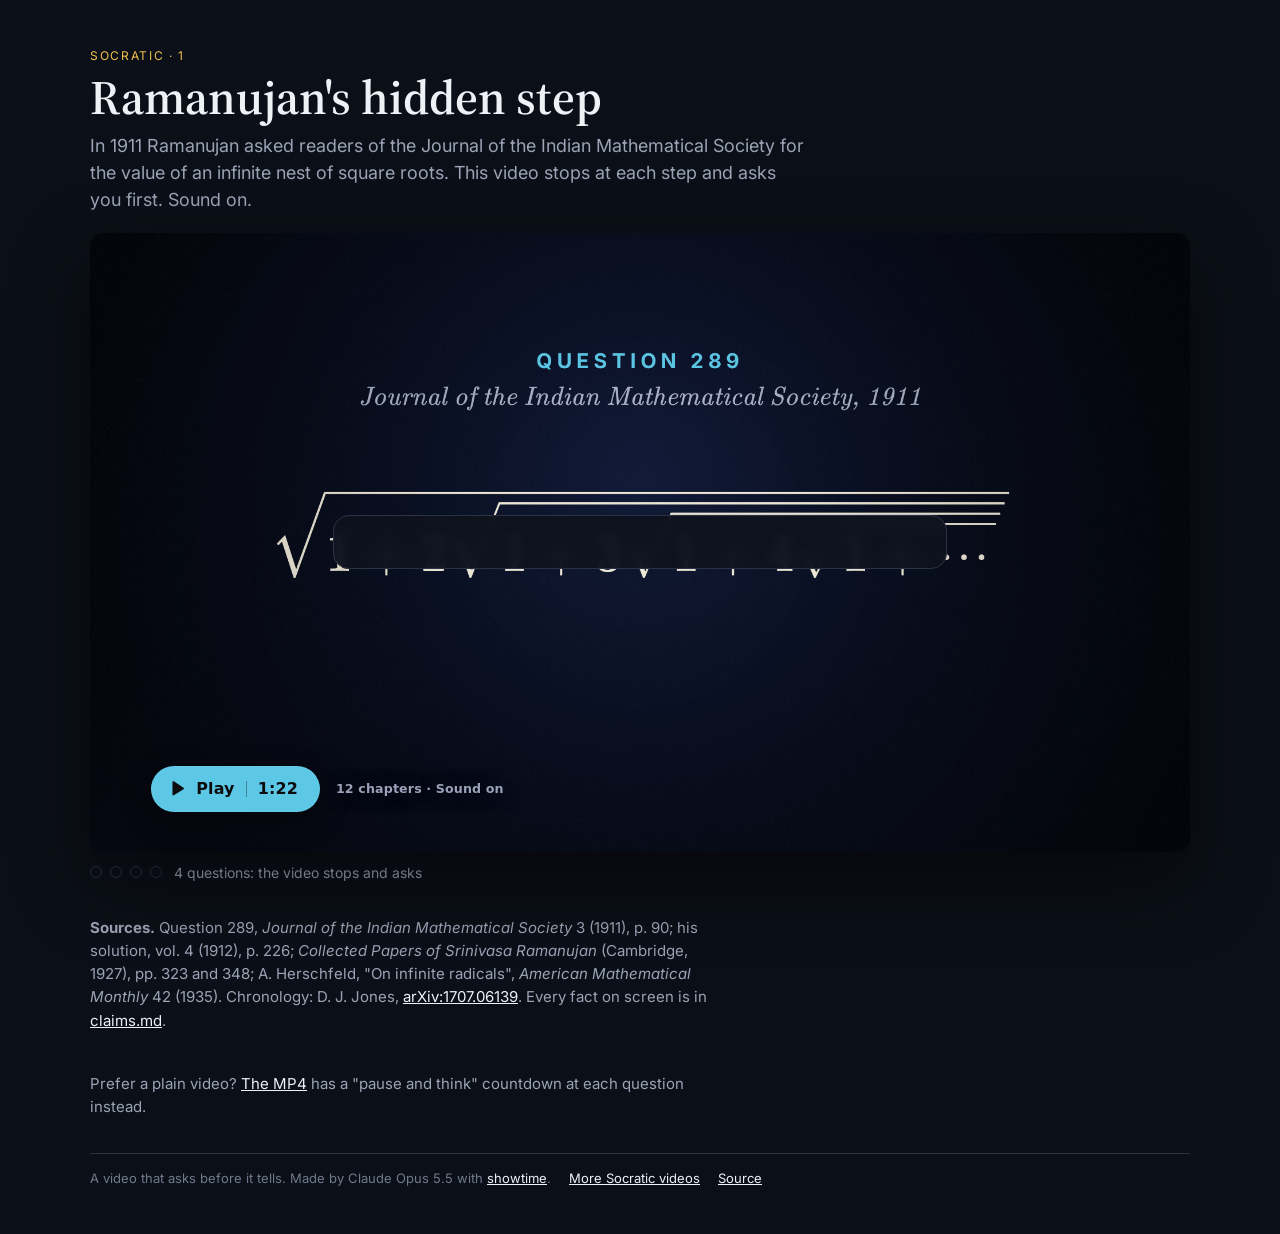
==== ramanujan/index.html @ 99a78c36 "Socratic videos: Ramanujan's hidden step, the question layer, and the site" ====
<!doctype html>
<html lang="en">
<head>
<meta charset="utf-8">
<meta name="viewport" content="width=device-width, initial-scale=1, viewport-fit=cover">
<title>Ramanujan's hidden step · Socratic</title>
<meta name="description" content="Ramanujan's 1911 nested radical, as a video that stops and makes you take each step.">
<meta property="og:title" content="Ramanujan's hidden step">
<meta property="og:description" content="A video that asks before it tells. Made by Claude Opus 5.5 with showtime.">
<meta property="og:image" content="poster.png">
<meta name="twitter:card" content="summary_large_image">
<link rel="preconnect" href="https://fonts.googleapis.com">
<link rel="stylesheet" href="https://fonts.googleapis.com/css2?family=Inter:wght@400;600;700&family=Source+Serif+4:opsz,wght@8..60,600&display=swap">
<link rel="stylesheet" href="../socratic/socratic.css">
<style>
  :root { color-scheme: dark; }
  body { margin: 0; background: #0b0f17; color: #eef1f6; font-family: Inter, system-ui, sans-serif; }
  main { max-width: 1100px; margin: 0 auto; padding: clamp(20px, 4vw, 48px) 16px 48px; display: grid; gap: 20px; }
  header { display: grid; gap: 8px; }
  .kicker { font-size: 12px; letter-spacing: .14em; text-transform: uppercase; color: #f2c14e; }
  h1 { font-family: "Source Serif 4", Georgia, serif; font-weight: 600; font-size: clamp(28px, 5vw, 48px); line-height: 1.1; margin: 0; text-wrap: balance; }
  .lede { color: #9aa4b5; font-size: clamp(15px, 2vw, 18px); line-height: 1.5; margin: 0; max-width: 65ch; }
  .notes { display: grid; gap: 10px; color: #9aa4b5; font-size: 15px; line-height: 1.55; max-width: 70ch; }
  .notes a, footer a { color: #eef1f6; }
  footer { color: #6f7a8c; font-size: 13px; border-top: 1px solid #2a3344; padding-top: 16px; display: flex; flex-wrap: wrap; gap: 6px 18px; }
</style>
</head>
<body>
<main>
  <header>
    <div class="kicker">Socratic · 1</div>
    <h1>Ramanujan's hidden step</h1>
    <p class="lede">In 1911 Ramanujan asked readers of the Journal of the Indian Mathematical Society for the value of an infinite nest of square roots. This video stops at each step and asks you first. Sound on.</p>
  </header>

  <div class="socratic" data-video="ramanujan.html" data-questions="socratic.json" data-title="Ramanujan's hidden step"></div>

  <section class="notes">
    <p><strong>Sources.</strong> Question 289, <em>Journal of the Indian Mathematical Society</em> 3 (1911), p. 90; his solution, vol. 4 (1912), p. 226; <em>Collected Papers of Srinivasa Ramanujan</em> (Cambridge, 1927), pp. 323 and 348; A. Herschfeld, "On infinite radicals", <em>American Mathematical Monthly</em> 42 (1935). Chronology: D. J. Jones, <a href="https://arxiv.org/abs/1707.06139">arXiv:1707.06139</a>. Every fact on screen is in <a href="claims.md">claims.md</a>.</p>
    <p>Prefer a plain video? <a href="ramanujan-socratic-1920x1080.mp4">The MP4</a> has a "pause and think" countdown at each question instead.</p>
  </section>

  <footer>
    <span>A video that asks before it tells. Made by Claude Opus 5.5 with <a href="https://github.com/FavioVazquez/showtime">showtime</a>.</span>
    <a href="../">More Socratic videos</a>
    <a href="https://github.com/FavioVazquez/socratic-showtime">Source</a>
  </footer>
</main>
<script src="../socratic/socratic.js"></script>
</body>
</html>
---- socratic/socratic.css ----
.socratic { --soc-bg: #0b0f17; --soc-panel: rgba(14, 19, 29, 0.94); --soc-fg: #eef1f6; --soc-dim: #9aa4b5;
  --soc-rule: #2a3344; --soc-accent: #f2c14e; --soc-right: #5fd3a0; --soc-wrong: #ff8a6b;
  color: var(--soc-fg); font-family: Inter, system-ui, -apple-system, "Segoe UI", sans-serif; }
.soc-stage { position: relative; width: 100%; aspect-ratio: 16 / 9; max-width: 100%; background: #000; border-radius: 14px;
  overflow: hidden; box-shadow: 0 30px 80px rgba(0, 0, 0, 0.45); }
.soc-frame { position: absolute; inset: 0; width: 100%; height: 100%; border: 0; }
.soc-shade { position: absolute; inset: 0; background: rgba(5, 8, 14, 0.78); backdrop-filter: blur(3px); animation: soc-fade .2s ease-out; }
@keyframes soc-fade { from { opacity: 0; } }
.soc-card { position: absolute; left: 50%; top: 50%; transform: translate(-50%, -50%); width: min(560px, calc(100% - 32px));
  max-height: calc(100% - 24px); overflow: auto; background: var(--soc-panel); border: 1px solid var(--soc-rule);
  border-radius: 16px; padding: clamp(14px, 3vw, 26px); backdrop-filter: blur(6px); display: grid; gap: 12px;
  animation: soc-in .22s ease-out; }
@keyframes soc-in { from { opacity: 0; transform: translate(-50%, -46%); } }
.soc-kicker { font-size: 12px; letter-spacing: .12em; text-transform: uppercase; color: var(--soc-accent); }
.soc-prompt { font-size: clamp(17px, 2.6vw, 24px); line-height: 1.3; font-weight: 600; text-wrap: balance; }
.soc-choices { display: grid; gap: 8px; }
.soc-choice { display: flex; align-items: center; gap: 12px; width: 100%; text-align: left; font: inherit; font-size: clamp(15px, 2.2vw, 18px);
  color: var(--soc-fg); background: rgba(255, 255, 255, 0.04); border: 1px solid var(--soc-rule); border-radius: 10px;
  padding: 10px 14px; cursor: pointer; transition: border-color .15s, background .15s; }
.soc-choice:hover:not(:disabled), .soc-choice:focus-visible { border-color: var(--soc-accent); background: rgba(242, 193, 78, 0.08); outline: none; }
.soc-choice:disabled { cursor: default; opacity: .55; }
.soc-choice.is-right { opacity: 1; border-color: var(--soc-right); background: rgba(95, 211, 160, 0.12); }
.soc-choice.is-wrong { opacity: 1; border-color: var(--soc-wrong); background: rgba(255, 138, 107, 0.10); }
.soc-key { display: inline-grid; place-items: center; width: 26px; height: 26px; border-radius: 7px; flex: none;
  font-size: 13px; font-weight: 700; background: rgba(255, 255, 255, 0.08); color: var(--soc-dim); }
.soc-hint { font-size: 13px; color: var(--soc-dim); }
.soc-feedback { font-size: 15px; line-height: 1.45; }
.soc-feedback.is-right strong { color: var(--soc-right); }
.soc-feedback.is-wrong strong { color: var(--soc-wrong); }
.soc-go { justify-self: start; font: inherit; font-weight: 600; font-size: 15px; color: #11151c; background: var(--soc-accent);
  border: 0; border-radius: 10px; padding: 10px 18px; cursor: pointer; }
.soc-go:focus-visible { outline: 2px solid var(--soc-fg); outline-offset: 2px; }
.soc-bar { display: flex; align-items: center; gap: 8px; margin-top: 12px; flex-wrap: wrap; font-size: 14px; color: var(--soc-dim); }
.soc-dot { width: 10px; height: 10px; border-radius: 50%; border: 1.5px solid var(--soc-rule); }
.soc-dot.is-right { background: var(--soc-right); border-color: var(--soc-right); }
.soc-dot.is-wrong { background: var(--soc-wrong); border-color: var(--soc-wrong); }
.soc-score { margin-left: 4px; font-variant-numeric: tabular-nums; }
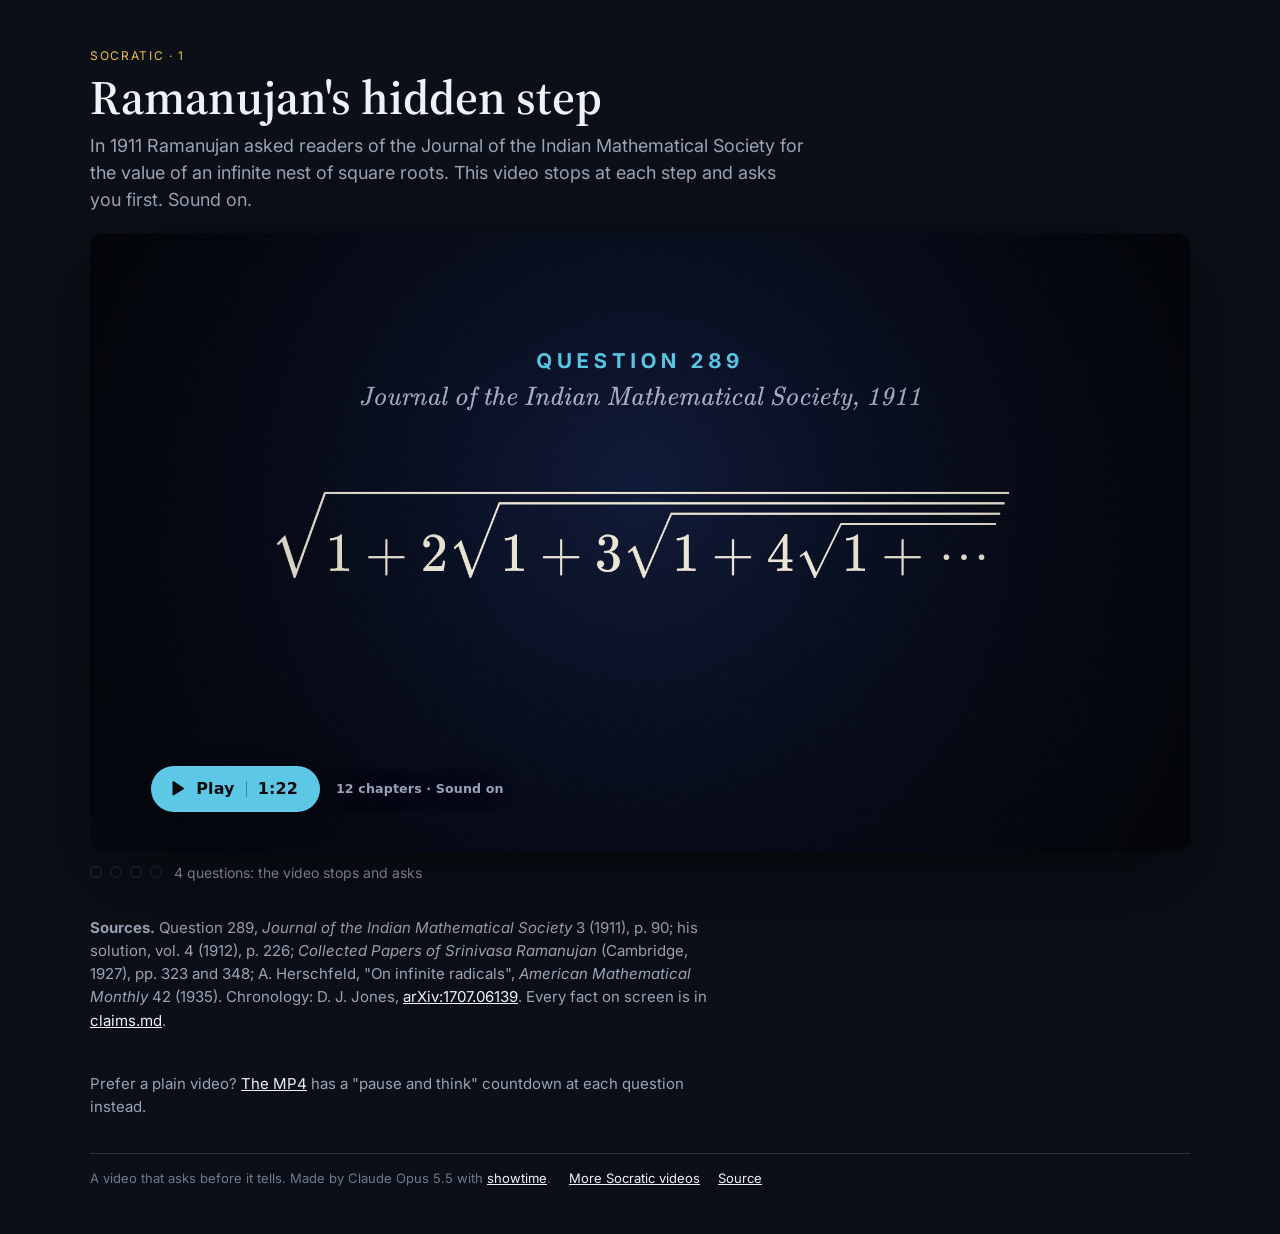
==== commit dde77f72: "Link previews: absolute og/twitter image (a JPEG card), title and description" ====
--- a/ramanujan/index.html
+++ b/ramanujan/index.html
@@ -7,8 +7,16 @@
 <meta name="description" content="Ramanujan's 1911 nested radical, as a video that stops and makes you take each step.">
 <meta property="og:title" content="Ramanujan's hidden step">
 <meta property="og:description" content="A video that asks before it tells. Made by Claude Opus 5.5 with showtime.">
-<meta property="og:image" content="poster.png">
+<meta property="og:type" content="website">
+<meta property="og:url" content="https://faviovazquez.github.io/socratic-showtime/ramanujan/">
+<meta property="og:image" content="https://faviovazquez.github.io/socratic-showtime/ramanujan/card.jpg">
+<meta property="og:image:width" content="1920">
+<meta property="og:image:height" content="1080">
+<meta property="og:image:alt" content="Ramanujan's nested radical: what is it equal to?">
 <meta name="twitter:card" content="summary_large_image">
+<meta name="twitter:title" content="Ramanujan's hidden step">
+<meta name="twitter:description" content="A video that stops and makes you take each step before it tells you. Made by Claude Opus 5.5 with showtime.">
+<meta name="twitter:image" content="https://faviovazquez.github.io/socratic-showtime/ramanujan/card.jpg">
 <link rel="preconnect" href="https://fonts.googleapis.com">
 <link rel="stylesheet" href="https://fonts.googleapis.com/css2?family=Inter:wght@400;600;700&family=Source+Serif+4:opsz,wght@8..60,600&display=swap">
 <link rel="stylesheet" href="../socratic/socratic.css">
--- a/socratic/socratic.css
+++ b/socratic/socratic.css
@@ -3,24 +3,25 @@
   color: var(--soc-fg); font-family: Inter, system-ui, -apple-system, "Segoe UI", sans-serif; }
 .soc-stage { position: relative; width: 100%; aspect-ratio: 16 / 9; max-width: 100%; background: #000; border-radius: 14px;
   overflow: hidden; box-shadow: 0 30px 80px rgba(0, 0, 0, 0.45); }
+.socratic.is-asking .soc-stage { box-shadow: 0 0 0 2px var(--soc-accent), 0 30px 80px rgba(0, 0, 0, 0.45); }
+@media (max-width: 700px) { .soc-stage { aspect-ratio: 2 / 3; } }
+.soc-card[hidden] { display: none; }
 .soc-frame { position: absolute; inset: 0; width: 100%; height: 100%; border: 0; }
-.soc-shade { position: absolute; inset: 0; background: rgba(5, 8, 14, 0.78); backdrop-filter: blur(3px); animation: soc-fade .2s ease-out; }
-@keyframes soc-fade { from { opacity: 0; } }
-.soc-card { position: absolute; left: 50%; top: 50%; transform: translate(-50%, -50%); width: min(560px, calc(100% - 32px));
-  max-height: calc(100% - 24px); overflow: auto; background: var(--soc-panel); border: 1px solid var(--soc-rule);
-  border-radius: 16px; padding: clamp(14px, 3vw, 26px); backdrop-filter: blur(6px); display: grid; gap: 12px;
-  animation: soc-in .22s ease-out; }
-@keyframes soc-in { from { opacity: 0; transform: translate(-50%, -46%); } }
+.soc-card { margin-top: 14px; background: var(--soc-panel); border: 1px solid var(--soc-accent);
+  border-radius: 16px; padding: clamp(14px, 3vw, 24px); display: grid; gap: 12px; animation: soc-in .22s ease-out; }
+@keyframes soc-in { from { opacity: 0; transform: translateY(6px); } }
 .soc-kicker { font-size: 12px; letter-spacing: .12em; text-transform: uppercase; color: var(--soc-accent); }
 .soc-prompt { font-size: clamp(17px, 2.6vw, 24px); line-height: 1.3; font-weight: 600; text-wrap: balance; }
-.soc-choices { display: grid; gap: 8px; }
+.soc-choices { display: grid; gap: 8px; grid-template-columns: repeat(auto-fit, minmax(min(100%, 150px), 1fr)); }
 .soc-choice { display: flex; align-items: center; gap: 12px; width: 100%; text-align: left; font: inherit; font-size: clamp(15px, 2.2vw, 18px);
   color: var(--soc-fg); background: rgba(255, 255, 255, 0.04); border: 1px solid var(--soc-rule); border-radius: 10px;
   padding: 10px 14px; cursor: pointer; transition: border-color .15s, background .15s; }
 .soc-choice:hover:not(:disabled), .soc-choice:focus-visible { border-color: var(--soc-accent); background: rgba(242, 193, 78, 0.08); outline: none; }
 .soc-choice:disabled { cursor: default; opacity: .55; }
-.soc-choice.is-right { opacity: 1; border-color: var(--soc-right); background: rgba(95, 211, 160, 0.12); }
-.soc-choice.is-wrong { opacity: 1; border-color: var(--soc-wrong); background: rgba(255, 138, 107, 0.10); }
+.soc-choice.is-right { opacity: 1; border-color: var(--soc-right); box-shadow: inset 0 0 0 1px var(--soc-right); background: rgba(95, 211, 160, 0.16); }
+.soc-choice.is-right::after { content: "\2713"; margin-left: auto; color: var(--soc-right); font-weight: 700; }
+.soc-choice.is-wrong { opacity: 1; border-color: var(--soc-wrong); box-shadow: inset 0 0 0 1px var(--soc-wrong); background: rgba(255, 138, 107, 0.14); }
+.soc-choice.is-wrong::after { content: "\2717"; margin-left: auto; color: var(--soc-wrong); font-weight: 700; }
 .soc-key { display: inline-grid; place-items: center; width: 26px; height: 26px; border-radius: 7px; flex: none;
   font-size: 13px; font-weight: 700; background: rgba(255, 255, 255, 0.08); color: var(--soc-dim); }
 .soc-hint { font-size: 13px; color: var(--soc-dim); }
